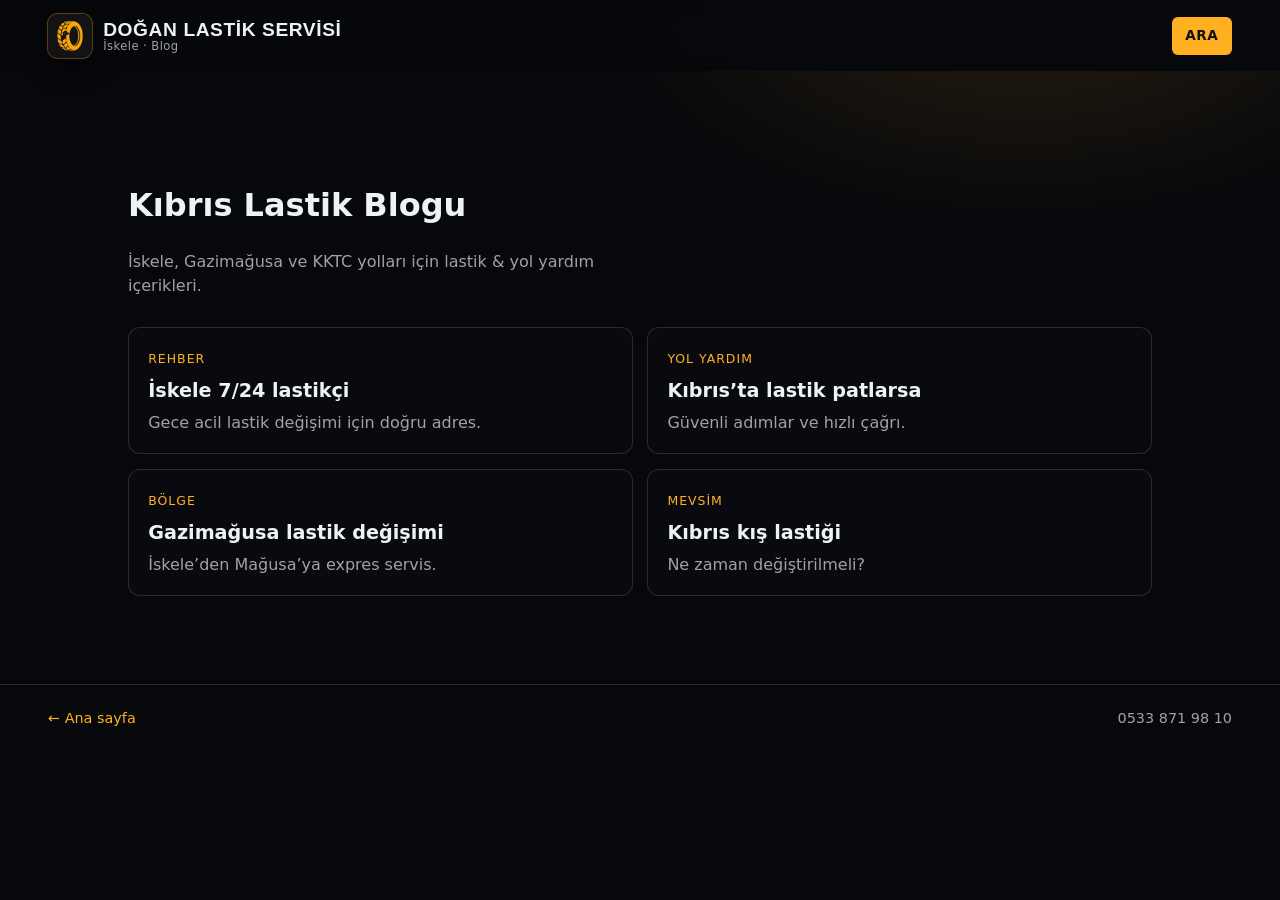
==== blog/index.html @ 1c29d2a6 "Kıbrıs SEO: schema, sitemap, blog ve yerel içerik LocalBusiness/FAQ şeması, robots/sitemap, İskele-G" ====
<!DOCTYPE html>
<html lang="tr">
<head>
  <meta charset="UTF-8" />
  <meta name="viewport" content="width=device-width, initial-scale=1.0" />
  <title>Kıbrıs Lastik Blogu | Doğan Lastik Servisi İskele</title>
  <meta name="description" content="İskele ve Kıbrıs için 7/24 lastikçi, yol yardım ve lastik bakım rehberleri. Doğan Lastik Servisi blogu." />
  <meta name="robots" content="index, follow" />
  <link rel="canonical" href="https://www.doganlastikservisi.com/blog/" />
  <link rel="stylesheet" href="/styles.css?v=seo1" />
</head>
<body class="page-inner">
  <header class="site-header">
    <a class="brand-lockup" href="/">
      <img src="/assets/logo-dogan.png" alt="Doğan Lastik Servisi logosu" class="brand-mark" width="48" height="48" />
      <span class="brand-text"><strong>Doğan Lastik Servisi</strong><small>İskele · Blog</small></span>
    </a>
    <a class="header-cta" href="tel:+905338719810">Ara</a>
  </header>
  <main class="section">
    <div class="section-head">
      <h1>Kıbrıs Lastik Blogu</h1>
      <p>İskele, Gazimağusa ve KKTC yolları için lastik &amp; yol yardım içerikleri.</p>
    </div>
    <div class="blog-grid">
      <a class="blog-card" href="/blog/iskele-7-24-lastikci.html"><span>Rehber</span><h2>İskele 7/24 lastikçi</h2><p>Gece acil lastik değişimi için doğru adres.</p></a>
      <a class="blog-card" href="/blog/kibris-yol-yardim.html"><span>Yol yardım</span><h2>Kıbrıs’ta lastik patlarsa</h2><p>Güvenli adımlar ve hızlı çağrı.</p></a>
      <a class="blog-card" href="/blog/gazimagusa-lastik-degisimi.html"><span>Bölge</span><h2>Gazimağusa lastik değişimi</h2><p>İskele’den Mağusa’ya expres servis.</p></a>
      <a class="blog-card" href="/blog/kis-lastigi-kibris.html"><span>Mevsim</span><h2>Kıbrıs kış lastiği</h2><p>Ne zaman değiştirilmeli?</p></a>
    </div>
  </main>
  <footer class="site-footer"><p><a href="/">← Ana sayfa</a></p><p>0533 871 98 10</p></footer>
</body>
</html>
---- styles.css ----
:root {
  --bg: #07080c;
  --ink: #eef2f7;
  --muted: rgba(238, 242, 247, 0.66);
  --line: rgba(238, 242, 247, 0.14);
  --accent: #ffb020;
  --accent-2: #ffd36a;
  --panel: rgba(12, 14, 20, 0.72);
  --font-display: "Big Shoulders Display", Impact, sans-serif;
  --font-body: "Outfit", system-ui, sans-serif;
  --pad: clamp(1.1rem, 4vw, 3rem);
  --max: 1120px;
}

*,
*::before,
*::after {
  box-sizing: border-box;
}

html {
  scroll-behavior: smooth;
}

body {
  margin: 0;
  min-height: 100vh;
  color: var(--ink);
  background: #07080c;
  font-family: var(--font-body);
  line-height: 1.5;
  overflow-x: hidden;
}

img {
  display: block;
  max-width: 100%;
}

a {
  color: inherit;
  text-decoration: none;
}

button,
select {
  font: inherit;
}

.noise {
  pointer-events: none;
  position: fixed;
  inset: 0;
  z-index: 60;
  opacity: 0.04;
  background-image: url("data:image/svg+xml,%3Csvg viewBox='0 0 200 200' xmlns='http://www.w3.org/2000/svg'%3E%3Cfilter id='n'%3E%3CfeTurbulence type='fractalNoise' baseFrequency='0.85' numOctaves='3' stitchTiles='stitch'/%3E%3C/filter%3E%3Crect width='100%25' height='100%25' filter='url(%23n)'/%3E%3C/svg%3E");
}

#tire-canvas {
  position: fixed;
  inset: 0;
  width: 100%;
  height: 100%;
  z-index: 0;
  display: block;
}

.scene-veil {
  position: fixed;
  inset: 0;
  z-index: 1;
  pointer-events: none;
  background:
    radial-gradient(900px 520px at 78% 22%, rgba(255, 176, 32, 0.22), transparent 58%),
    radial-gradient(780px 520px at 18% 70%, rgba(90, 140, 220, 0.2), transparent 55%),
    linear-gradient(180deg, rgba(5, 8, 16, 0.45) 0%, rgba(5, 8, 16, 0.18) 38%, rgba(5, 8, 16, 0.78) 100%);
}

.site-header,
main,
.site-footer {
  position: relative;
  z-index: 2;
}

.site-header {
  position: fixed;
  top: 0;
  left: 0;
  right: 0;
  z-index: 40;
  display: flex;
  align-items: center;
  justify-content: space-between;
  gap: 0.85rem;
  padding: 0.85rem var(--pad);
  background: linear-gradient(180deg, rgba(7, 8, 12, 0.9), rgba(7, 8, 12, 0));
  backdrop-filter: blur(8px);
}

.brand-lockup {
  display: flex;
  align-items: center;
  gap: 0.7rem;
  min-width: 0;
}

.brand-mark {
  width: 44px;
  height: 44px;
  border-radius: 10px;
  object-fit: cover;
  box-shadow: 0 0 0 1px rgba(255, 176, 32, 0.35), 0 8px 24px rgba(0, 0, 0, 0.35);
}

.brand-text {
  display: flex;
  flex-direction: column;
  min-width: 0;
  line-height: 1.1;
}

.brand-text strong {
  font-family: var(--font-display);
  font-size: clamp(0.95rem, 2.8vw, 1.2rem);
  font-weight: 800;
  letter-spacing: 0.03em;
  text-transform: uppercase;
  white-space: nowrap;
  overflow: hidden;
  text-overflow: ellipsis;
  max-width: 46vw;
}

.brand-text small {
  color: var(--muted);
  font-size: 0.72rem;
  letter-spacing: 0.04em;
}

.nav {
  display: none;
  gap: 1.35rem;
  color: var(--muted);
  font-size: 0.92rem;
  font-weight: 500;
}

.nav a:hover {
  color: var(--ink);
}

.header-actions {
  display: flex;
  align-items: center;
  gap: 0.45rem;
  flex-shrink: 0;
}

.header-cta,
.header-wa {
  padding: 0.55rem 0.85rem;
  border-radius: 6px;
  font-size: 0.85rem;
  font-weight: 700;
  letter-spacing: 0.04em;
  text-transform: uppercase;
}

.header-cta {
  background: var(--accent);
  color: #111;
}

.header-wa {
  background: #1f8f4e;
  color: #fff;
}

.hero {
  min-height: 100svh;
  display: grid;
  align-content: end;
  gap: 1.5rem;
  width: min(100%, var(--max));
  margin: 0 auto;
  padding: clamp(6rem, 14vh, 7.5rem) var(--pad) 2.5rem;
}

.eyebrow {
  margin: 0 0 0.7rem;
  color: var(--accent);
  font-family: var(--font-display);
  font-size: 1rem;
  letter-spacing: 0.14em;
  text-transform: uppercase;
}

.hero h1 {
  margin: 0;
  font-family: var(--font-display);
  font-weight: 900;
  font-size: clamp(2.6rem, 9vw, 5.2rem);
  line-height: 0.92;
  letter-spacing: 0.01em;
  text-transform: uppercase;
  text-shadow: 0 10px 40px rgba(0, 0, 0, 0.45);
}

.lede {
  margin: 1rem 0 0;
  max-width: 36ch;
  color: var(--muted);
  font-size: clamp(1rem, 2.2vw, 1.12rem);
}

.eta-panel {
  width: min(100%, 34rem);
  padding: 1.15rem;
  border: 1px solid var(--line);
  border-radius: 14px;
  background: var(--panel);
  backdrop-filter: blur(14px);
  box-shadow: 0 20px 60px rgba(0, 0, 0, 0.35);
}

.eta-label {
  display: block;
  margin-bottom: 0.55rem;
  font-family: var(--font-display);
  font-size: 1.15rem;
  letter-spacing: 0.08em;
  text-transform: uppercase;
}

.eta-controls {
  display: grid;
  gap: 0.65rem;
}

#region {
  width: 100%;
  min-height: 3rem;
  padding: 0.7rem 0.9rem;
  border-radius: 8px;
  border: 1px solid var(--line);
  background: rgba(255, 255, 255, 0.04);
  color: var(--ink);
  outline: none;
}

#region:focus {
  border-color: rgba(255, 176, 32, 0.7);
}

#region option {
  color: #111;
}

.eta-result {
  margin-top: 1rem;
  padding-top: 1rem;
  border-top: 1px solid var(--line);
}

.eta-time {
  display: flex;
  flex-wrap: wrap;
  align-items: baseline;
  gap: 0.35rem 0.55rem;
}

.eta-kicker {
  width: 100%;
  color: var(--muted);
  font-size: 0.85rem;
}

#eta-minutes {
  font-family: var(--font-display);
  font-size: clamp(3rem, 10vw, 4.4rem);
  line-height: 0.9;
  color: var(--accent);
}

.eta-unit {
  font-family: var(--font-display);
  font-size: 1.3rem;
  letter-spacing: 0.06em;
  text-transform: uppercase;
}

.eta-msg {
  margin: 0.55rem 0 0;
  color: var(--ink);
  font-size: 1.05rem;
  font-weight: 500;
}

.eta-meta {
  display: flex;
  flex-wrap: wrap;
  gap: 0.75rem 1.25rem;
  margin-top: 0.7rem;
  color: var(--muted);
  font-size: 0.92rem;
}

.eta-hint {
  margin: 0.85rem 0 0;
  color: var(--muted);
  font-size: 0.82rem;
}

.cta-row {
  display: flex;
  flex-wrap: wrap;
  gap: 0.65rem;
  margin-top: 1rem;
}

.btn {
  display: inline-flex;
  align-items: center;
  justify-content: center;
  min-height: 3rem;
  padding: 0.7rem 1.15rem;
  border: 0;
  border-radius: 8px;
  cursor: pointer;
  font-weight: 650;
  letter-spacing: 0.01em;
  transition: transform 0.2s ease, background 0.2s ease, border-color 0.2s ease;
}

.btn:hover {
  transform: translateY(-2px);
}

.btn-primary {
  background: var(--accent);
  color: #111;
}

.btn-primary:hover {
  background: var(--accent-2);
}

.btn-ghost {
  border: 1px solid var(--line);
  background: rgba(255, 255, 255, 0.04);
  color: var(--ink);
}

.btn-ghost:hover {
  border-color: rgba(255, 176, 32, 0.55);
}

.btn-wa {
  background: #1f8f4e;
  color: #fff;
}

.btn-wa:hover {
  background: #27a85c;
}

.phone-grid {
  display: grid;
  gap: 0.75rem;
  margin-top: 1.25rem;
  max-width: 34rem;
}

.phone-card {
  display: flex;
  flex-direction: column;
  gap: 0.2rem;
  padding: 1rem 1.1rem;
  border: 1px solid var(--line);
  border-radius: 10px;
  background: rgba(12, 14, 20, 0.55);
  transition: border-color 0.2s ease, transform 0.2s ease;
}

.phone-card:hover {
  border-color: rgba(255, 176, 32, 0.55);
  transform: translateY(-2px);
}

.phone-card span {
  color: var(--muted);
  font-size: 0.82rem;
  letter-spacing: 0.06em;
  text-transform: uppercase;
}

.phone-card strong {
  font-family: var(--font-display);
  font-size: clamp(1.6rem, 4vw, 2.1rem);
  letter-spacing: 0.03em;
  color: var(--accent);
}

.wa-float {
  position: fixed;
  right: 1rem;
  bottom: 1rem;
  z-index: 45;
  display: inline-flex;
  align-items: center;
  gap: 0.45rem;
  padding: 0.85rem 1rem;
  border-radius: 12px;
  background: #1f8f4e;
  color: #fff;
  font-weight: 700;
  box-shadow: 0 12px 30px rgba(0, 0, 0, 0.35);
  animation: wa-pulse 2.8s ease-in-out infinite;
}

.wa-float span {
  font-size: 0.92rem;
}

@keyframes wa-pulse {
  0%,
  100% {
    transform: translateY(0);
  }
  50% {
    transform: translateY(-3px);
  }
}

.section {
  width: min(100%, var(--max));
  margin: 0 auto;
  padding: clamp(3.5rem, 8vw, 5.5rem) var(--pad);
}

.section-head {
  max-width: 34rem;
  margin-bottom: 1.8rem;
}

.section-head h2,
.contact h2 {
  margin: 0;
  font-family: var(--font-display);
  font-weight: 800;
  font-size: clamp(2.1rem, 5vw, 3.2rem);
  line-height: 0.95;
  letter-spacing: 0.02em;
  text-transform: uppercase;
}

.section-head p,
.contact-lede {
  margin: 0.7rem 0 0;
  color: var(--muted);
}

.service-list {
  list-style: none;
  margin: 0;
  padding: 0;
  border-top: 1px solid var(--line);
  background: rgba(7, 8, 12, 0.35);
  backdrop-filter: blur(6px);
}

.service-item,
.why-grid article {
  opacity: 0;
  transform: translateY(14px);
  transition: opacity 0.65s ease, transform 0.65s ease;
  transition-delay: calc(var(--i, 0) * 60ms);
}

.service-item.is-in,
.why-grid article.is-in {
  opacity: 1;
  transform: none;
}

.service-item {
  display: grid;
  grid-template-columns: 4rem 1fr;
  gap: 0.9rem;
  padding: 1.2rem 0;
  border-bottom: 1px solid var(--line);
}

.service-num {
  font-family: var(--font-display);
  color: var(--accent);
  font-size: 1.25rem;
  letter-spacing: 0.05em;
}

.service-item h3 {
  margin: 0;
  font-size: 1.15rem;
}

.service-item p {
  margin: 0.3rem 0 0;
  color: var(--muted);
}

.map-frame {
  overflow: hidden;
  border-radius: 14px;
  border: 1px solid var(--line);
  box-shadow: 0 18px 50px rgba(0, 0, 0, 0.35);
  aspect-ratio: 16 / 10;
  background: #111;
}

.map-frame iframe {
  width: 100%;
  height: 100%;
  border: 0;
  filter: grayscale(0.25) contrast(1.05);
}

.brand-mini {
  margin: 0 0 0.6rem;
  color: var(--accent);
  font-family: var(--font-display);
  letter-spacing: 0.08em;
  text-transform: uppercase;
}

.site-footer {
  display: flex;
  flex-wrap: wrap;
  justify-content: space-between;
  gap: 0.5rem 1rem;
  padding: 1.4rem var(--pad) 2rem;
  border-top: 1px solid var(--line);
  color: var(--muted);
  font-size: 0.9rem;
}

.site-footer p {
  margin: 0;
}

.site-footer a {
  color: var(--accent);
}

.seo-tags {
  list-style: none;
  margin: 0;
  padding: 0;
  display: flex;
  flex-wrap: wrap;
  gap: 0.55rem;
}

.seo-tags li {
  padding: 0.45rem 0.75rem;
  border: 1px solid var(--line);
  border-radius: 6px;
  background: rgba(12, 14, 20, 0.45);
  font-size: 0.92rem;
  color: var(--muted);
}

.blog-grid {
  display: grid;
  gap: 0.9rem;
}

.blog-card {
  display: block;
  padding: 1.15rem 1.2rem;
  border: 1px solid var(--line);
  border-radius: 12px;
  background: rgba(12, 14, 20, 0.55);
  transition: border-color 0.2s ease, transform 0.2s ease;
}

.blog-card:hover {
  border-color: rgba(255, 176, 32, 0.5);
  transform: translateY(-2px);
}

.blog-card span {
  color: var(--accent);
  font-size: 0.78rem;
  letter-spacing: 0.08em;
  text-transform: uppercase;
}

.blog-card h2,
.blog-card h3 {
  margin: 0.4rem 0 0.35rem;
  font-size: 1.2rem;
}

.blog-card p {
  margin: 0;
  color: var(--muted);
}

.blog-more {
  margin: 1.2rem 0 0;
}

.blog-more a {
  color: var(--accent);
  font-weight: 600;
}

.faq-list {
  display: grid;
  gap: 0.65rem;
  max-width: 40rem;
}

.faq-item {
  border: 1px solid var(--line);
  border-radius: 10px;
  padding: 0.85rem 1rem;
  background: rgba(12, 14, 20, 0.45);
}

.faq-item summary {
  cursor: pointer;
  font-weight: 600;
}

.faq-item p {
  margin: 0.65rem 0 0;
  color: var(--muted);
}

.map-link {
  margin: 0.9rem 0 0;
}

.map-link a {
  color: var(--accent);
  font-weight: 600;
}

.page-inner {
  background:
    radial-gradient(800px 420px at 80% 0%, rgba(255, 176, 32, 0.12), transparent 55%),
    #07080c;
}

.page-inner .site-header {
  position: sticky;
  background: rgba(7, 8, 12, 0.92);
}

.article {
  max-width: 720px;
}

.article h1 {
  margin: 0 0 1rem;
  font-family: var(--font-display);
  font-size: clamp(2rem, 5vw, 3rem);
  line-height: 0.98;
  text-transform: uppercase;
}

.article h2 {
  margin: 1.6rem 0 0.55rem;
  font-size: 1.25rem;
}

.article p,
.article li {
  color: rgba(238, 242, 247, 0.84);
}

.article a:not(.btn) {
  color: var(--accent);
}


.reveal {
  opacity: 0;
  transform: translateY(16px);
  animation: rise 0.85s cubic-bezier(0.22, 1, 0.36, 1) forwards;
  animation-delay: var(--d, 0s);
}

@keyframes rise {
  to {
    opacity: 1;
    transform: none;
  }
}

@media (min-width: 760px) {
  .nav {
    display: flex;
  }

  .brand-text strong {
    max-width: none;
  }

  .hero {
    grid-template-columns: 1.1fr 0.9fr;
    align-items: end;
    gap: 2rem;
    padding-bottom: 3.5rem;
  }

  .eta-controls {
    grid-template-columns: 1fr auto;
  }

  .service-item {
    grid-template-columns: 5rem 1fr;
  }

  .phone-grid {
    grid-template-columns: 1fr 1fr;
  }

  .blog-grid {
    grid-template-columns: 1fr 1fr;
  }
}

@media (prefers-reduced-motion: reduce) {
  .reveal,
  .service-item,
  .why-grid article {
    opacity: 1;
    transform: none;
    animation: none;
    transition: none;
  }
}
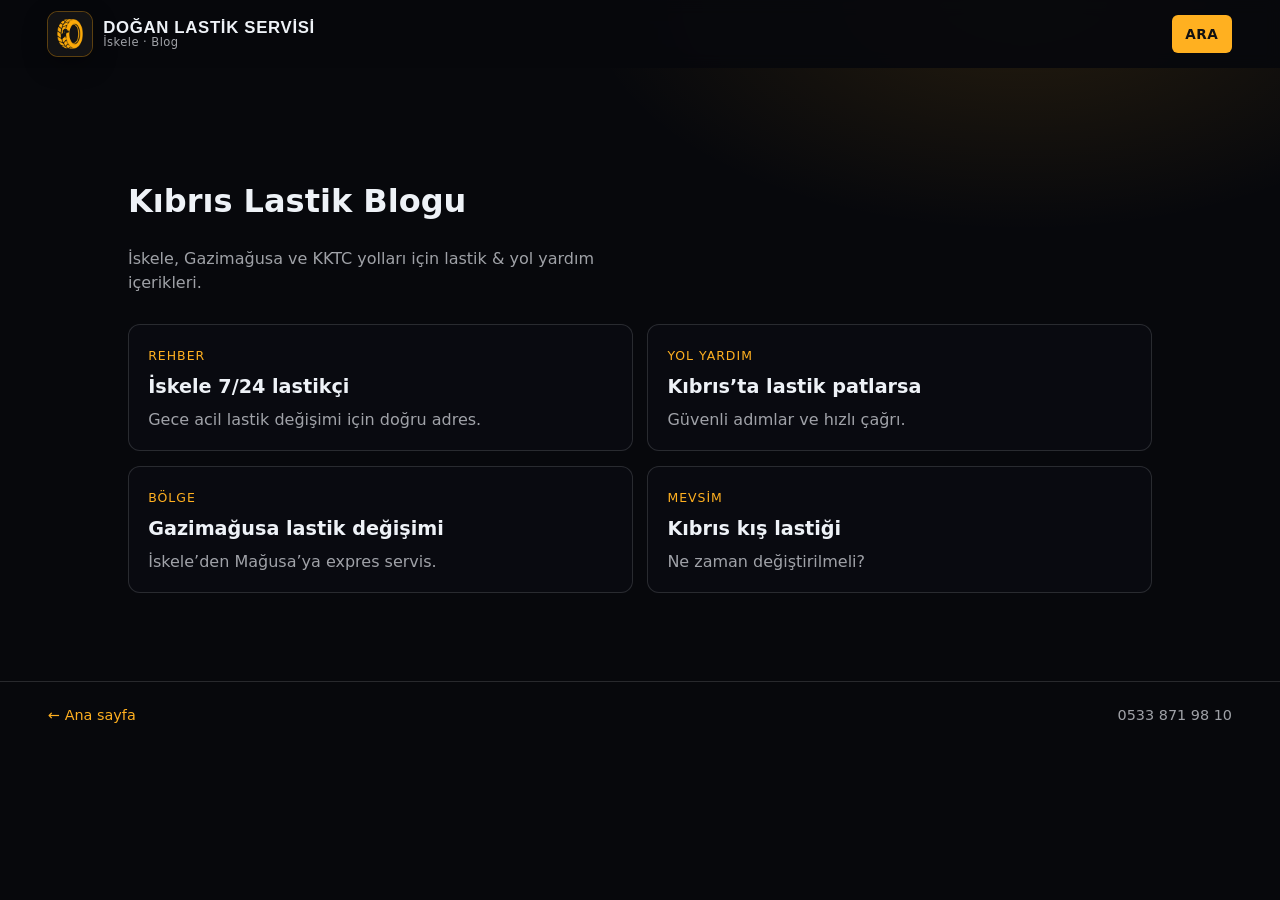
==== commit b740843b: "Ana domaini apex’e al: doganlastikservisi.com www Atak A kaydı çakışıyor; SEO ve site erişimi için a" ====
--- a/blog/index.html
+++ b/blog/index.html
@@ -6,7 +6,7 @@
   <title>Kıbrıs Lastik Blogu | Doğan Lastik Servisi İskele</title>
   <meta name="description" content="İskele ve Kıbrıs için 7/24 lastikçi, yol yardım ve lastik bakım rehberleri. Doğan Lastik Servisi blogu." />
   <meta name="robots" content="index, follow" />
-  <link rel="canonical" href="https://www.doganlastikservisi.com/blog/" />
+  <link rel="canonical" href="https://doganlastikservisi.com/blog/" />
   <link rel="stylesheet" href="/styles.css?v=seo1" />
 </head>
 <body class="page-inner">
--- a/styles.css
+++ b/styles.css
@@ -30,6 +30,7 @@
   font-family: var(--font-body);
   line-height: 1.5;
   overflow-x: hidden;
+  color-scheme: dark;
 }
 
 img {
@@ -56,6 +57,17 @@
   background-image: url("data:image/svg+xml,%3Csvg viewBox='0 0 200 200' xmlns='http://www.w3.org/2000/svg'%3E%3Cfilter id='n'%3E%3CfeTurbulence type='fractalNoise' baseFrequency='0.85' numOctaves='3' stitchTiles='stitch'/%3E%3C/filter%3E%3Crect width='100%25' height='100%25' filter='url(%23n)'/%3E%3C/svg%3E");
 }
 
+.site-bg {
+  position: fixed;
+  inset: 0;
+  z-index: 0;
+  pointer-events: none;
+  background:
+    radial-gradient(900px 520px at 78% 8%, rgba(255, 176, 32, 0.12), transparent 58%),
+    radial-gradient(700px 480px at 8% 70%, rgba(40, 70, 120, 0.12), transparent 55%),
+    linear-gradient(180deg, #0a0c12 0%, #07080c 45%, #050608 100%);
+}
+
 #tire-canvas {
   position: fixed;
   inset: 0;
@@ -63,17 +75,8 @@
   height: 100%;
   z-index: 0;
   display: block;
-}
-
-.scene-veil {
-  position: fixed;
-  inset: 0;
-  z-index: 1;
   pointer-events: none;
-  background:
-    radial-gradient(900px 520px at 78% 22%, rgba(255, 176, 32, 0.22), transparent 58%),
-    radial-gradient(780px 520px at 18% 70%, rgba(90, 140, 220, 0.2), transparent 55%),
-    linear-gradient(180deg, rgba(5, 8, 16, 0.45) 0%, rgba(5, 8, 16, 0.18) 38%, rgba(5, 8, 16, 0.78) 100%);
+  opacity: 0.85;
 }
 
 .site-header,
@@ -93,9 +96,114 @@
   align-items: center;
   justify-content: space-between;
   gap: 0.85rem;
-  padding: 0.85rem var(--pad);
-  background: linear-gradient(180deg, rgba(7, 8, 12, 0.9), rgba(7, 8, 12, 0));
+  padding: 0.75rem var(--pad);
+  background: linear-gradient(180deg, rgba(7, 8, 12, 0.92), rgba(7, 8, 12, 0));
   backdrop-filter: blur(8px);
+}
+
+.header-left {
+  display: flex;
+  align-items: center;
+  gap: 0.55rem;
+  min-width: 0;
+}
+
+.menu-btn {
+  display: inline-flex;
+  flex-direction: column;
+  justify-content: center;
+  gap: 5px;
+  width: 2.55rem;
+  height: 2.55rem;
+  padding: 0.55rem;
+  border-radius: 10px;
+  border: 1px solid rgba(255, 176, 32, 0.35);
+  background: rgba(10, 12, 18, 0.85);
+  cursor: pointer;
+  flex-shrink: 0;
+}
+
+.menu-btn span {
+  display: block;
+  height: 2px;
+  width: 100%;
+  background: var(--accent);
+  border-radius: 2px;
+}
+
+.menu-backdrop {
+  position: fixed;
+  inset: 0;
+  z-index: 45;
+  background: rgba(0, 0, 0, 0.55);
+}
+
+.side-menu {
+  position: fixed;
+  top: 0;
+  left: 0;
+  z-index: 50;
+  width: min(86vw, 20rem);
+  height: 100%;
+  padding: 1rem 1rem 1.4rem;
+  background: linear-gradient(180deg, #10131a, #090b10);
+  border-right: 1px solid rgba(255, 176, 32, 0.22);
+  transform: translateX(-105%);
+  transition: transform 0.28s ease;
+  display: flex;
+  flex-direction: column;
+  gap: 1rem;
+}
+
+body.menu-open .side-menu {
+  transform: translateX(0);
+}
+
+body.menu-open {
+  overflow: hidden;
+}
+
+.side-menu-head {
+  display: flex;
+  align-items: center;
+  justify-content: space-between;
+  font-family: var(--font-display);
+  letter-spacing: 0.08em;
+  text-transform: uppercase;
+}
+
+.menu-close {
+  width: 2.2rem;
+  height: 2.2rem;
+  border: 0;
+  border-radius: 8px;
+  background: rgba(255, 255, 255, 0.06);
+  color: var(--ink);
+  font-size: 1.4rem;
+  cursor: pointer;
+}
+
+.side-nav {
+  display: grid;
+  gap: 0.2rem;
+}
+
+.side-nav a {
+  padding: 0.75rem 0.65rem;
+  border-radius: 8px;
+  color: var(--ink);
+  font-weight: 550;
+}
+
+.side-nav a:hover {
+  background: rgba(255, 176, 32, 0.1);
+  color: var(--accent-2);
+}
+
+.side-menu-cta {
+  margin-top: auto;
+  display: grid;
+  gap: 0.55rem;
 }
 
 .brand-lockup {
@@ -122,14 +230,13 @@
 
 .brand-text strong {
   font-family: var(--font-display);
-  font-size: clamp(0.95rem, 2.8vw, 1.2rem);
-  font-weight: 800;
-  letter-spacing: 0.03em;
-  text-transform: uppercase;
-  white-space: nowrap;
-  overflow: hidden;
-  text-overflow: ellipsis;
-  max-width: 46vw;
+  font-size: clamp(0.78rem, 2.2vw, 1.05rem);
+  font-weight: 900;
+  letter-spacing: 0.04em;
+  text-transform: uppercase;
+  white-space: normal;
+  line-height: 1.05;
+  max-width: min(58vw, 16rem);
 }
 
 .brand-text small {
@@ -157,8 +264,63 @@
   flex-shrink: 0;
 }
 
+.lang-wrap select {
+  min-height: 2.4rem;
+  padding: 0.35rem 0.45rem;
+  border-radius: 6px;
+  border: 1px solid var(--line);
+  background: rgba(255, 255, 255, 0.06);
+  color: var(--ink);
+}
+
+.loc-box {
+  margin-top: 0.9rem;
+  padding-top: 0.9rem;
+  border-top: 1px solid var(--line);
+}
+
+.loc-help {
+  margin: 0 0 0.55rem;
+  font-weight: 600;
+  color: var(--accent-2);
+}
+
+.loc-actions {
+  display: flex;
+  flex-wrap: wrap;
+  gap: 0.5rem;
+}
+
+.loc-status,
+.map-hint {
+  margin: 0.55rem 0 0;
+  color: var(--muted);
+  font-size: 0.88rem;
+}
+
+.pick-map-wrap {
+  margin-top: 0.7rem;
+}
+
+.pick-map {
+  width: 100%;
+  height: min(42vh, 280px);
+  border-radius: 10px;
+  border: 1px solid var(--line);
+  overflow: hidden;
+  z-index: 1;
+}
+
+html[dir="rtl"] .hero-copy,
+html[dir="rtl"] .eta-panel,
+html[dir="rtl"] .section-head,
+html[dir="rtl"] .contact {
+  text-align: right;
+}
+
 .header-cta,
-.header-wa {
+.header-wa,
+.header-ig {
   padding: 0.55rem 0.85rem;
   border-radius: 6px;
   font-size: 0.85rem;
@@ -172,9 +334,39 @@
   color: #111;
 }
 
+.header-ig {
+  display: inline-flex;
+  align-items: center;
+  justify-content: center;
+  width: 2.55rem;
+  height: 2.55rem;
+  padding: 0;
+  background: linear-gradient(135deg, #f58529, #dd2a7b 55%, #8134af);
+  color: #fff;
+}
+
 .header-wa {
   background: #1f8f4e;
   color: #fff;
+}
+
+.btn-ig {
+  background: linear-gradient(135deg, #f58529, #dd2a7b 55%, #8134af);
+  color: #fff;
+}
+
+.btn-ig:hover {
+  filter: brightness(1.08);
+}
+
+.ig-handle {
+  margin: 0.85rem 0 0;
+  font-size: 0.95rem;
+}
+
+.ig-handle a {
+  color: var(--accent-2);
+  font-weight: 600;
 }
 
 .hero {
@@ -217,11 +409,14 @@
 .eta-panel {
   width: min(100%, 34rem);
   padding: 1.15rem;
-  border: 1px solid var(--line);
-  border-radius: 14px;
-  background: var(--panel);
-  backdrop-filter: blur(14px);
-  box-shadow: 0 20px 60px rgba(0, 0, 0, 0.35);
+  border: 1px solid rgba(255, 176, 32, 0.18);
+  border-radius: 16px;
+  background:
+    linear-gradient(165deg, rgba(18, 20, 28, 0.88), rgba(8, 10, 16, 0.92));
+  backdrop-filter: blur(16px);
+  box-shadow:
+    0 24px 70px rgba(0, 0, 0, 0.45),
+    inset 0 1px 0 rgba(255, 255, 255, 0.04);
 }
 
 .eta-label {
@@ -259,8 +454,14 @@
 
 .eta-result {
   margin-top: 1rem;
-  padding-top: 1rem;
+  padding: 1rem 0.85rem 0.25rem;
   border-top: 1px solid var(--line);
+  border-radius: 10px;
+  background: rgba(255, 176, 32, 0.06);
+}
+
+.eta-result[hidden] {
+  display: none !important;
 }
 
 .eta-time {
@@ -310,6 +511,128 @@
   margin: 0.85rem 0 0;
   color: var(--muted);
   font-size: 0.82rem;
+}
+
+.order-form {
+  margin-top: 1.15rem;
+  padding: 1rem 1rem 1.05rem;
+  border-radius: 12px;
+  border: 1px solid rgba(37, 211, 102, 0.22);
+  background:
+    radial-gradient(120% 80% at 0% 0%, rgba(37, 211, 102, 0.1), transparent 55%),
+    linear-gradient(180deg, rgba(10, 14, 12, 0.95), rgba(7, 9, 12, 0.98));
+  box-shadow: inset 0 1px 0 rgba(255, 255, 255, 0.03);
+}
+
+.order-form .eta-label {
+  margin-bottom: 0.25rem;
+  color: #d8ffe8;
+  font-size: 1.05rem;
+}
+
+.form-note {
+  margin: 0 0 0.9rem;
+  color: rgba(214, 232, 220, 0.72);
+  font-size: 0.84rem;
+  line-height: 1.4;
+}
+
+.form-grid {
+  display: grid;
+  gap: 0.7rem;
+}
+
+.form-grid label {
+  display: grid;
+  gap: 0.28rem;
+}
+
+.form-grid label span {
+  font-size: 0.78rem;
+  color: rgba(214, 232, 220, 0.7);
+  letter-spacing: 0.05em;
+  text-transform: uppercase;
+}
+
+.form-grid input,
+.form-grid select,
+.form-grid textarea {
+  width: 100%;
+  min-height: 2.9rem;
+  padding: 0.7rem 0.85rem;
+  border-radius: 10px;
+  border: 1px solid rgba(255, 255, 255, 0.1);
+  background: #0a0d12 !important;
+  color: #eef2f7 !important;
+  caret-color: var(--accent);
+  outline: none;
+  box-shadow: inset 0 1px 0 rgba(255, 255, 255, 0.03);
+  transition: border-color 0.18s ease, box-shadow 0.18s ease;
+}
+
+.form-grid input::placeholder,
+.form-grid textarea::placeholder {
+  color: rgba(238, 242, 247, 0.38);
+}
+
+.form-grid textarea {
+  min-height: 5.2rem;
+  resize: vertical;
+}
+
+.form-grid input:focus,
+.form-grid select:focus,
+.form-grid textarea:focus {
+  border-color: rgba(37, 211, 102, 0.55);
+  box-shadow: 0 0 0 3px rgba(37, 211, 102, 0.12);
+}
+
+.loc-field #f-loc {
+  border-color: rgba(255, 176, 32, 0.28);
+  background: rgba(255, 176, 32, 0.06) !important;
+  color: rgba(238, 242, 247, 0.55) !important;
+  cursor: default;
+}
+
+.loc-field #f-loc.is-filled {
+  border-color: rgba(255, 176, 32, 0.55);
+  background: rgba(255, 176, 32, 0.12) !important;
+  color: var(--accent-2) !important;
+  font-weight: 650;
+}
+
+.form-grid input:-webkit-autofill,
+.form-grid input:-webkit-autofill:hover,
+.form-grid input:-webkit-autofill:focus,
+.form-grid textarea:-webkit-autofill {
+  -webkit-text-fill-color: #eef2f7;
+  caret-color: var(--accent);
+  box-shadow: 0 0 0 1000px #0a0d12 inset;
+  transition: background-color 9999s ease-in-out 0s;
+}
+
+.form-grid select option {
+  background: #0a0d12;
+  color: #eef2f7;
+}
+
+.form-grid .full {
+  grid-column: 1 / -1;
+}
+
+.btn-wa-lg {
+  width: 100%;
+  margin-top: 0.95rem;
+  min-height: 3.35rem;
+  font-size: 1.02rem;
+  border-radius: 10px;
+  box-shadow: 0 10px 28px rgba(31, 143, 78, 0.28);
+}
+
+.form-status {
+  margin: 0.55rem 0 0;
+  font-size: 0.88rem;
+  color: #9dffc0;
 }
 
 .cta-row {
@@ -402,34 +725,74 @@
   color: var(--accent);
 }
 
-.wa-float {
+.float-stack {
   position: fixed;
   right: 1rem;
   bottom: 1rem;
   z-index: 45;
+  display: flex;
+  align-items: center;
+  gap: 0.65rem;
+}
+
+.ig-float {
   display: inline-flex;
   align-items: center;
-  gap: 0.45rem;
-  padding: 0.85rem 1rem;
-  border-radius: 12px;
-  background: #1f8f4e;
+  justify-content: center;
+  width: 3.25rem;
+  height: 3.25rem;
+  border-radius: 50%;
+  background: linear-gradient(135deg, #f58529, #dd2a7b 50%, #8134af 85%);
   color: #fff;
+  box-shadow: 0 10px 28px rgba(221, 42, 123, 0.35);
+  transition: transform 0.2s ease, filter 0.2s ease;
+}
+
+.ig-float:hover {
+  transform: translateY(-2px) scale(1.04);
+  filter: brightness(1.06);
+}
+
+.wa-float {
+  display: inline-flex;
+  align-items: center;
+  gap: 0.5rem;
+  min-height: 3.25rem;
+  padding: 0.7rem 1.05rem;
+  border-radius: 999px;
+  background: #25d366;
+  color: #0b1a10;
   font-weight: 700;
-  box-shadow: 0 12px 30px rgba(0, 0, 0, 0.35);
-  animation: wa-pulse 2.8s ease-in-out infinite;
-}
-
-.wa-float span {
-  font-size: 0.92rem;
-}
-
-@keyframes wa-pulse {
-  0%,
-  100% {
-    transform: translateY(0);
+  font-size: 0.95rem;
+  box-shadow: 0 10px 28px rgba(0, 0, 0, 0.35);
+  transition: transform 0.2s ease, filter 0.2s ease;
+}
+
+.wa-float:hover {
+  transform: translateY(-2px);
+  filter: brightness(1.05);
+}
+
+.seo-domain {
+  color: var(--accent-2);
+  font-weight: 650;
+}
+
+@media (max-width: 520px) {
+  .header-wa {
+    display: none;
   }
-  50% {
-    transform: translateY(-3px);
+
+  .wa-float span {
+    display: none;
+  }
+
+  .wa-float {
+    width: 3.25rem;
+    height: 3.25rem;
+    padding: 0;
+    justify-content: center;
+    border-radius: 50%;
   }
 }
 
@@ -471,7 +834,7 @@
 }
 
 .service-item,
-.why-grid article {
+.why-card {
   opacity: 0;
   transform: translateY(14px);
   transition: opacity 0.65s ease, transform 0.65s ease;
@@ -479,7 +842,7 @@
 }
 
 .service-item.is-in,
-.why-grid article.is-in {
+.why-card.is-in {
   opacity: 1;
   transform: none;
 }
@@ -552,6 +915,117 @@
   color: var(--accent);
 }
 
+.truck-section .truck-list {
+  list-style: none;
+  margin: 0 0 1.1rem;
+  padding: 0;
+  display: grid;
+  gap: 0.55rem;
+  max-width: 36rem;
+}
+
+.truck-section .truck-list li {
+  padding: 0.85rem 1rem;
+  border-left: 3px solid var(--accent);
+  background: rgba(255, 255, 255, 0.03);
+  color: var(--ink);
+  font-weight: 550;
+}
+
+.brand-logos {
+  list-style: none;
+  margin: 0;
+  padding: 0;
+  display: grid;
+  grid-template-columns: repeat(auto-fit, minmax(140px, 1fr));
+  gap: 0.85rem 1rem;
+  align-items: center;
+}
+
+.brand-logos li {
+  display: flex;
+  align-items: center;
+  justify-content: center;
+  min-height: 4.2rem;
+  padding: 0.5rem;
+  background: transparent;
+}
+
+.brand-logos img {
+  width: min(100%, 180px);
+  height: auto;
+  object-fit: contain;
+  filter: drop-shadow(0 6px 14px rgba(0, 0, 0, 0.35));
+}
+
+.brand-rail {
+  list-style: none;
+  margin: 0;
+  padding: 0;
+  display: flex;
+  flex-wrap: wrap;
+  gap: 0.65rem;
+}
+
+.brand-rail li {
+  padding: 0.7rem 1rem;
+  border: 1px solid var(--line);
+  border-radius: 8px;
+  background: rgba(12, 14, 20, 0.55);
+  font-family: var(--font-display);
+  font-size: 1.15rem;
+  letter-spacing: 0.06em;
+  text-transform: uppercase;
+  color: rgba(238, 242, 247, 0.82);
+}
+
+.brand-rail .brand-featured {
+  color: #111;
+  background: var(--accent);
+  border-color: transparent;
+}
+
+.why-grid {
+  display: grid;
+  gap: 0.85rem;
+}
+
+.why-card {
+  padding: 1.1rem 1.15rem;
+  border: 1px solid var(--line);
+  border-radius: 12px;
+  background: rgba(12, 14, 20, 0.55);
+}
+
+.why-card h3 {
+  margin: 0;
+  font-size: 1.15rem;
+}
+
+.why-card p {
+  margin: 0.4rem 0 0;
+  color: var(--muted);
+}
+
+.contact-address {
+  margin: 0.75rem 0 0;
+}
+
+.contact-address a {
+  color: var(--accent);
+  font-weight: 600;
+}
+
+.hours {
+  margin: 1rem 0 0;
+  color: var(--muted);
+  font-size: 0.92rem;
+}
+
+.footer-rich {
+  gap: 1.25rem 2rem;
+}
+
 .seo-tags {
   list-style: none;
   margin: 0;
@@ -731,12 +1205,16 @@
   .blog-grid {
     grid-template-columns: 1fr 1fr;
   }
+
+  .why-grid {
+    grid-template-columns: repeat(3, 1fr);
+  }
 }
 
 @media (prefers-reduced-motion: reduce) {
   .reveal,
   .service-item,
-  .why-grid article {
+  .why-card {
     opacity: 1;
     transform: none;
     animation: none;
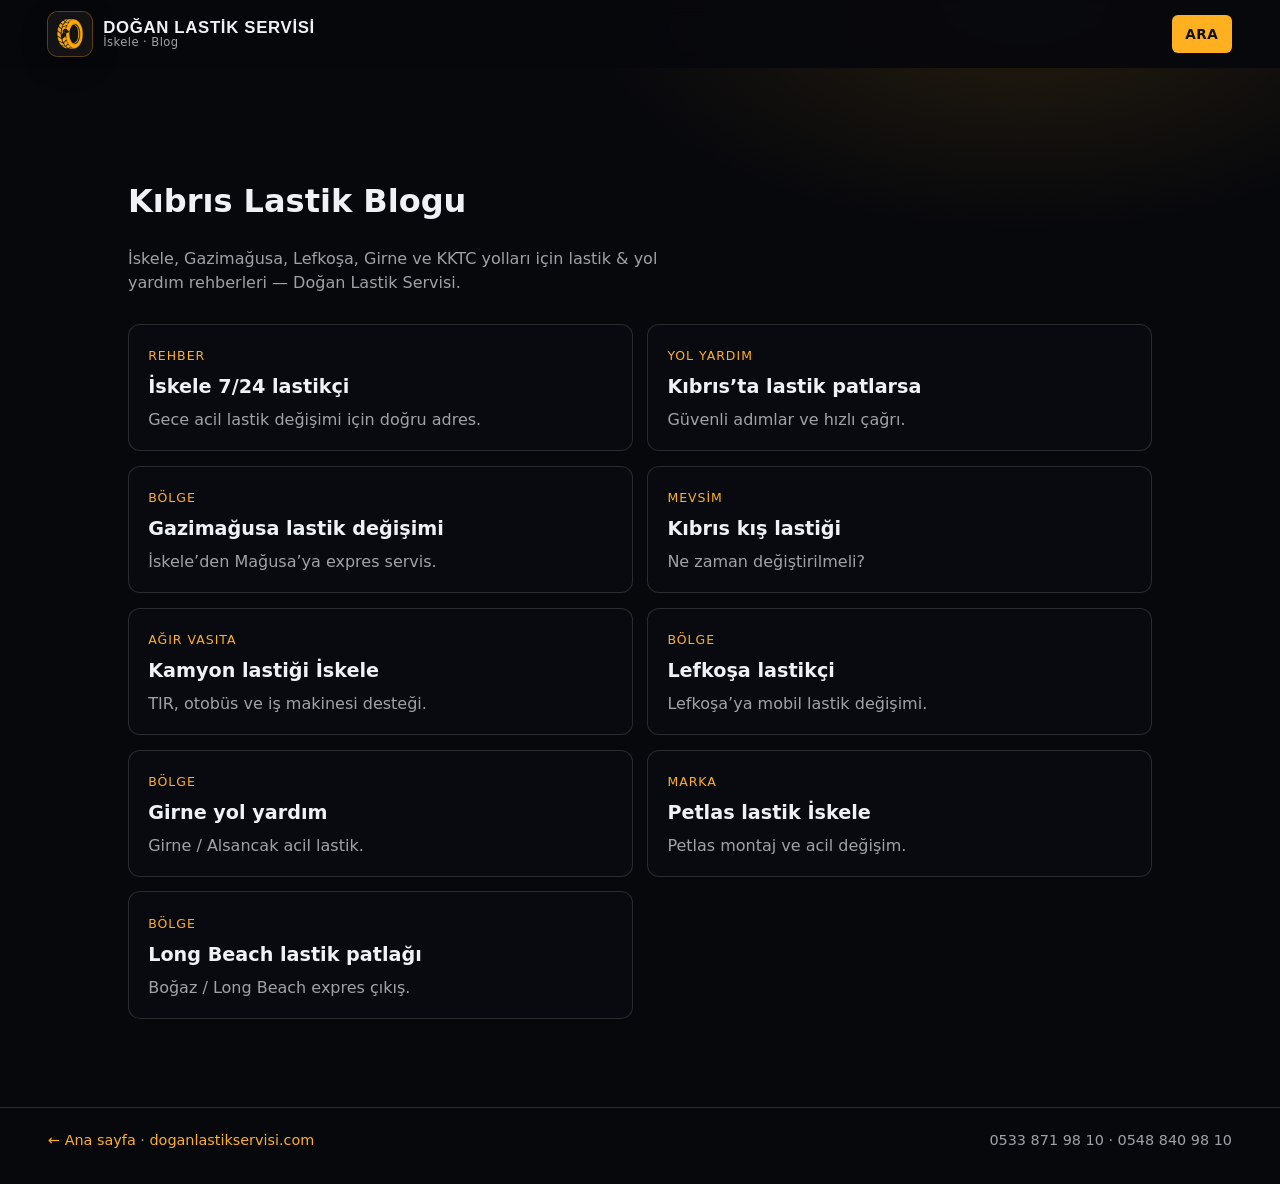
==== commit 6e2459d1: "Blog dolduruldu: 9 SEO yazısı + sitemap Kamyon, Lefkoşa, Girne, Petlas, Long Beach yazıları; mevcut " ====
--- a/blog/index.html
+++ b/blog/index.html
@@ -4,10 +4,12 @@
   <meta charset="UTF-8" />
   <meta name="viewport" content="width=device-width, initial-scale=1.0" />
   <title>Kıbrıs Lastik Blogu | Doğan Lastik Servisi İskele</title>
-  <meta name="description" content="İskele ve Kıbrıs için 7/24 lastikçi, yol yardım ve lastik bakım rehberleri. Doğan Lastik Servisi blogu." />
+  <meta name="description" content="Doğan Lastik Servisi blogu: İskele 7/24 lastikçi, Kıbrıs yol yardım, kamyon lastiği, Gazimağusa, Lefkoşa, Girne rehberleri. doganlastikservisi.com" />
   <meta name="robots" content="index, follow" />
   <link rel="canonical" href="https://doganlastikservisi.com/blog/" />
-  <link rel="stylesheet" href="/styles.css?v=seo1" />
+  <meta property="og:title" content="Kıbrıs Lastik Blogu | Doğan Lastik Servisi" />
+  <meta property="og:url" content="https://doganlastikservisi.com/blog/" />
+  <link rel="stylesheet" href="/styles.css?v=seoig1" />
 </head>
 <body class="page-inner">
   <header class="site-header">
@@ -20,15 +22,23 @@
   <main class="section">
     <div class="section-head">
       <h1>Kıbrıs Lastik Blogu</h1>
-      <p>İskele, Gazimağusa ve KKTC yolları için lastik &amp; yol yardım içerikleri.</p>
+      <p>İskele, Gazimağusa, Lefkoşa, Girne ve KKTC yolları için lastik &amp; yol yardım rehberleri — Doğan Lastik Servisi.</p>
     </div>
     <div class="blog-grid">
       <a class="blog-card" href="/blog/iskele-7-24-lastikci.html"><span>Rehber</span><h2>İskele 7/24 lastikçi</h2><p>Gece acil lastik değişimi için doğru adres.</p></a>
       <a class="blog-card" href="/blog/kibris-yol-yardim.html"><span>Yol yardım</span><h2>Kıbrıs’ta lastik patlarsa</h2><p>Güvenli adımlar ve hızlı çağrı.</p></a>
       <a class="blog-card" href="/blog/gazimagusa-lastik-degisimi.html"><span>Bölge</span><h2>Gazimağusa lastik değişimi</h2><p>İskele’den Mağusa’ya expres servis.</p></a>
       <a class="blog-card" href="/blog/kis-lastigi-kibris.html"><span>Mevsim</span><h2>Kıbrıs kış lastiği</h2><p>Ne zaman değiştirilmeli?</p></a>
+      <a class="blog-card" href="/blog/kamyon-lastigi-iskele.html"><span>Ağır vasıta</span><h2>Kamyon lastiği İskele</h2><p>TIR, otobüs ve iş makinesi desteği.</p></a>
+      <a class="blog-card" href="/blog/lefkosa-lastikci.html"><span>Bölge</span><h2>Lefkoşa lastikçi</h2><p>Lefkoşa’ya mobil lastik değişimi.</p></a>
+      <a class="blog-card" href="/blog/girne-yol-yardim.html"><span>Bölge</span><h2>Girne yol yardım</h2><p>Girne / Alsancak acil lastik.</p></a>
+      <a class="blog-card" href="/blog/petlas-lastik-iskele.html"><span>Marka</span><h2>Petlas lastik İskele</h2><p>Petlas montaj ve acil değişim.</p></a>
+      <a class="blog-card" href="/blog/long-beach-lastik.html"><span>Bölge</span><h2>Long Beach lastik patlağı</h2><p>Boğaz / Long Beach expres çıkış.</p></a>
     </div>
   </main>
-  <footer class="site-footer"><p><a href="/">← Ana sayfa</a></p><p>0533 871 98 10</p></footer>
+  <footer class="site-footer">
+    <p><a href="/">← Ana sayfa</a> · <a href="https://doganlastikservisi.com/">doganlastikservisi.com</a></p>
+    <p>0533 871 98 10 · 0548 840 98 10</p>
+  </footer>
 </body>
 </html>
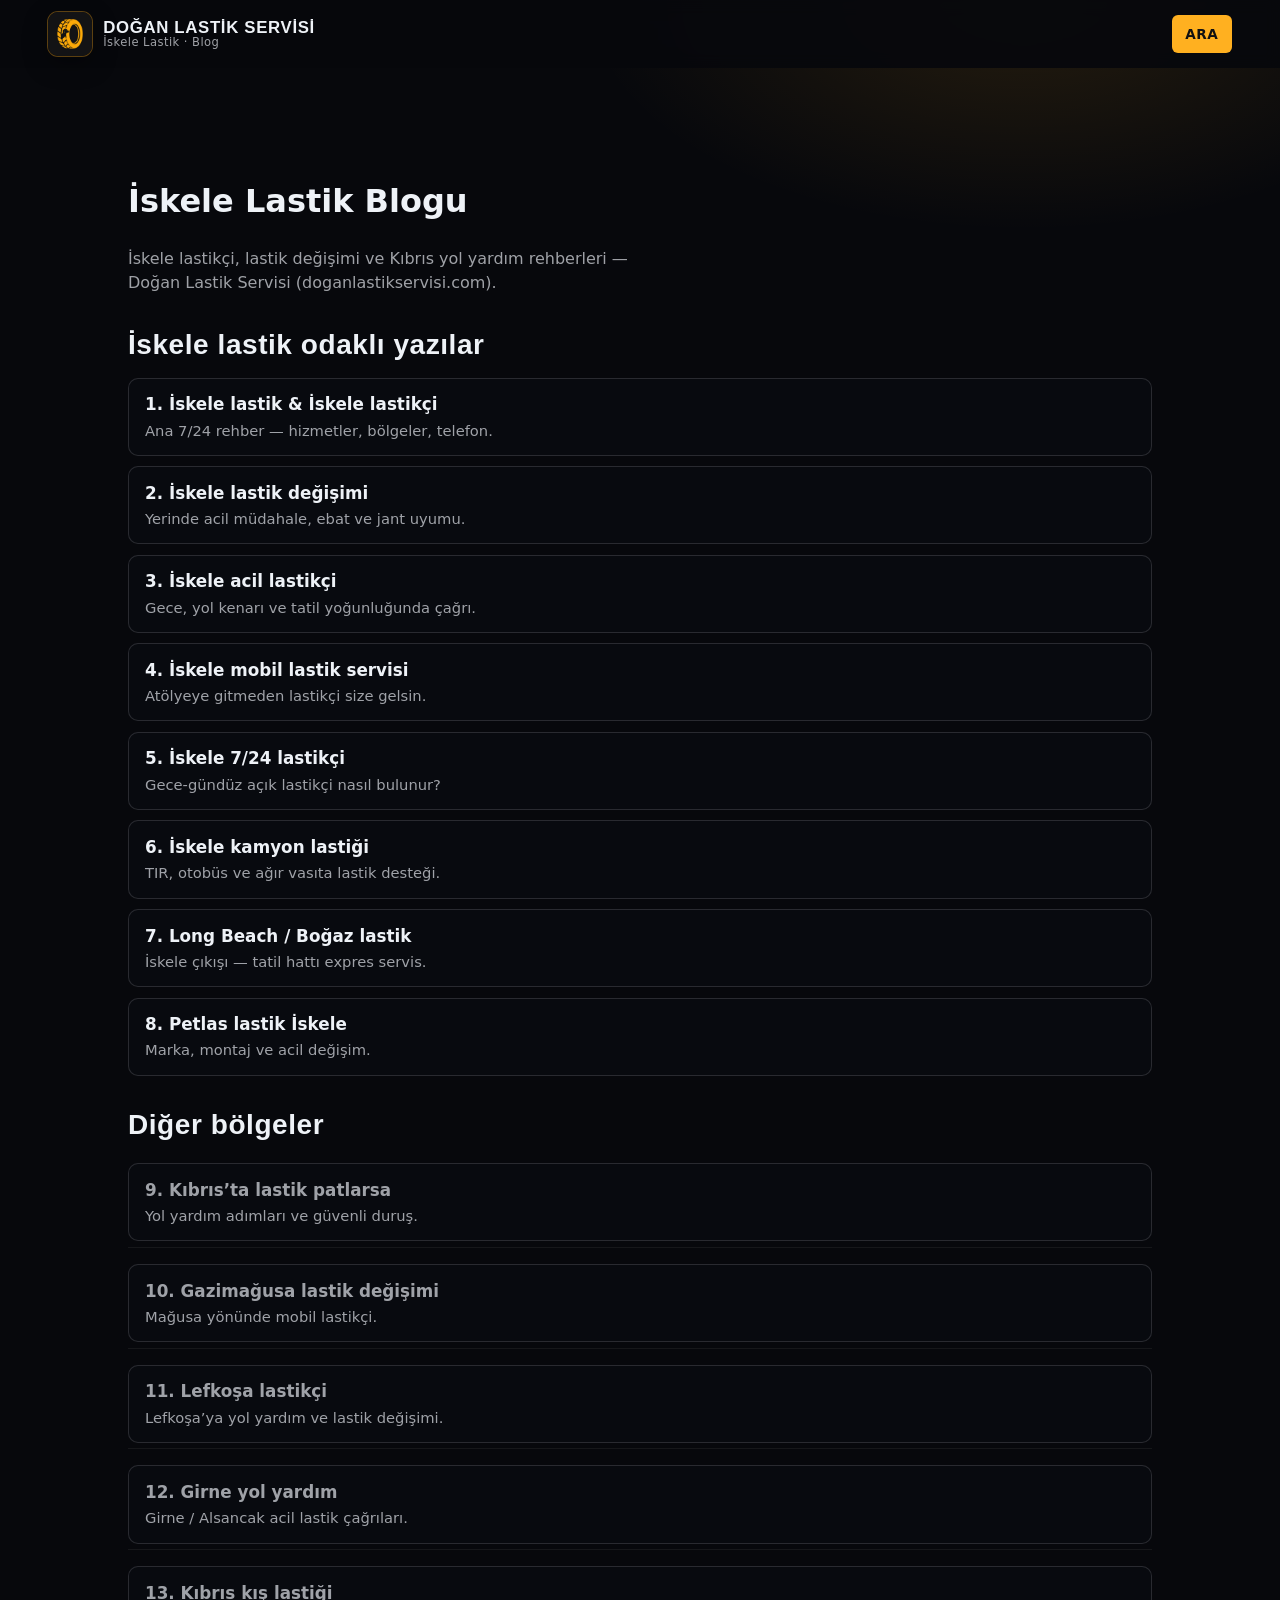
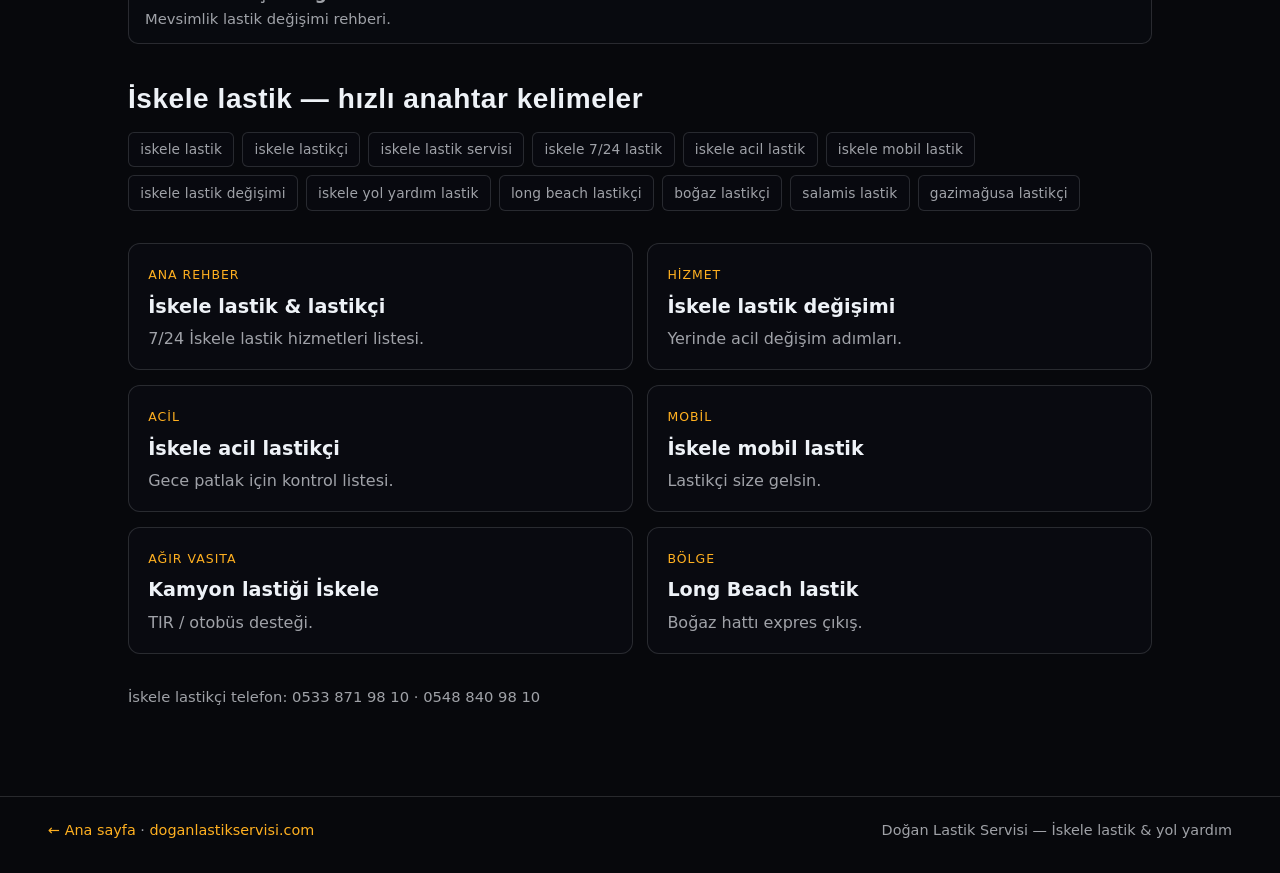
==== commit bad84539: "İskele lastik SEO: blog yazıları, listeler ve ana sayfa doldurma Yeni pillar yazılar (iskele lastik," ====
--- a/blog/index.html
+++ b/blog/index.html
@@ -3,42 +3,145 @@
 <head>
   <meta charset="UTF-8" />
   <meta name="viewport" content="width=device-width, initial-scale=1.0" />
-  <title>Kıbrıs Lastik Blogu | Doğan Lastik Servisi İskele</title>
-  <meta name="description" content="Doğan Lastik Servisi blogu: İskele 7/24 lastikçi, Kıbrıs yol yardım, kamyon lastiği, Gazimağusa, Lefkoşa, Girne rehberleri. doganlastikservisi.com" />
+  <title>İskele Lastik Blogu | İskele Lastikçi Rehberleri | Doğan Lastik</title>
+  <meta name="description" content="İskele lastik ve İskele lastikçi blogu: 7/24 lastik değişimi, yol yardım, kamyon lastiği, Long Beach, Gazimağusa, Lefkoşa, Girne. Doğan Lastik Servisi." />
+  <meta name="keywords" content="İskele lastik, İskele lastikçi, İskele lastik değişimi, Kıbrıs lastikçi blog, Doğan Lastik Servisi" />
   <meta name="robots" content="index, follow" />
   <link rel="canonical" href="https://doganlastikservisi.com/blog/" />
-  <meta property="og:title" content="Kıbrıs Lastik Blogu | Doğan Lastik Servisi" />
+  <meta property="og:title" content="İskele Lastik Blogu | Doğan Lastik Servisi" />
   <meta property="og:url" content="https://doganlastikservisi.com/blog/" />
-  <link rel="stylesheet" href="/styles.css?v=seoig1" />
+  <link rel="stylesheet" href="/styles.css?v=seoisk2" />
 </head>
 <body class="page-inner">
   <header class="site-header">
     <a class="brand-lockup" href="/">
-      <img src="/assets/logo-dogan.png" alt="Doğan Lastik Servisi logosu" class="brand-mark" width="48" height="48" />
-      <span class="brand-text"><strong>Doğan Lastik Servisi</strong><small>İskele · Blog</small></span>
+      <img src="/assets/logo-dogan.png" alt="Doğan Lastik Servisi İskele lastikçi" class="brand-mark" width="48" height="48" />
+      <span class="brand-text"><strong>Doğan Lastik Servisi</strong><small>İskele Lastik · Blog</small></span>
     </a>
     <a class="header-cta" href="tel:+905338719810">Ara</a>
   </header>
   <main class="section">
     <div class="section-head">
-      <h1>Kıbrıs Lastik Blogu</h1>
-      <p>İskele, Gazimağusa, Lefkoşa, Girne ve KKTC yolları için lastik &amp; yol yardım rehberleri — Doğan Lastik Servisi.</p>
+      <h1>İskele Lastik Blogu</h1>
+      <p>İskele lastikçi, lastik değişimi ve Kıbrıs yol yardım rehberleri — Doğan Lastik Servisi (doganlastikservisi.com).</p>
     </div>
-    <div class="blog-grid">
-      <a class="blog-card" href="/blog/iskele-7-24-lastikci.html"><span>Rehber</span><h2>İskele 7/24 lastikçi</h2><p>Gece acil lastik değişimi için doğru adres.</p></a>
-      <a class="blog-card" href="/blog/kibris-yol-yardim.html"><span>Yol yardım</span><h2>Kıbrıs’ta lastik patlarsa</h2><p>Güvenli adımlar ve hızlı çağrı.</p></a>
-      <a class="blog-card" href="/blog/gazimagusa-lastik-degisimi.html"><span>Bölge</span><h2>Gazimağusa lastik değişimi</h2><p>İskele’den Mağusa’ya expres servis.</p></a>
-      <a class="blog-card" href="/blog/kis-lastigi-kibris.html"><span>Mevsim</span><h2>Kıbrıs kış lastiği</h2><p>Ne zaman değiştirilmeli?</p></a>
-      <a class="blog-card" href="/blog/kamyon-lastigi-iskele.html"><span>Ağır vasıta</span><h2>Kamyon lastiği İskele</h2><p>TIR, otobüs ve iş makinesi desteği.</p></a>
-      <a class="blog-card" href="/blog/lefkosa-lastikci.html"><span>Bölge</span><h2>Lefkoşa lastikçi</h2><p>Lefkoşa’ya mobil lastik değişimi.</p></a>
-      <a class="blog-card" href="/blog/girne-yol-yardim.html"><span>Bölge</span><h2>Girne yol yardım</h2><p>Girne / Alsancak acil lastik.</p></a>
-      <a class="blog-card" href="/blog/petlas-lastik-iskele.html"><span>Marka</span><h2>Petlas lastik İskele</h2><p>Petlas montaj ve acil değişim.</p></a>
-      <a class="blog-card" href="/blog/long-beach-lastik.html"><span>Bölge</span><h2>Long Beach lastik patlağı</h2><p>Boğaz / Long Beach expres çıkış.</p></a>
+
+    <h2 class="blog-list-title">İskele lastik odaklı yazılar</h2>
+    <ol class="blog-seo-list">
+      <li>
+        <a href="/blog/iskele-lastik.html">
+          <strong>1. İskele lastik &amp; İskele lastikçi</strong>
+          <span>Ana 7/24 rehber — hizmetler, bölgeler, telefon.</span>
+        </a>
+      </li>
+      <li>
+        <a href="/blog/iskele-lastik-degisimi.html">
+          <strong>2. İskele lastik değişimi</strong>
+          <span>Yerinde acil müdahale, ebat ve jant uyumu.</span>
+        </a>
+      </li>
+      <li>
+        <a href="/blog/iskele-acil-lastik.html">
+          <strong>3. İskele acil lastikçi</strong>
+          <span>Gece, yol kenarı ve tatil yoğunluğunda çağrı.</span>
+        </a>
+      </li>
+      <li>
+        <a href="/blog/iskele-mobil-lastik-servisi.html">
+          <strong>4. İskele mobil lastik servisi</strong>
+          <span>Atölyeye gitmeden lastikçi size gelsin.</span>
+        </a>
+      </li>
+      <li>
+        <a href="/blog/iskele-7-24-lastikci.html">
+          <strong>5. İskele 7/24 lastikçi</strong>
+          <span>Gece-gündüz açık lastikçi nasıl bulunur?</span>
+        </a>
+      </li>
+      <li>
+        <a href="/blog/kamyon-lastigi-iskele.html">
+          <strong>6. İskele kamyon lastiği</strong>
+          <span>TIR, otobüs ve ağır vasıta lastik desteği.</span>
+        </a>
+      </li>
+      <li>
+        <a href="/blog/long-beach-lastik.html">
+          <strong>7. Long Beach / Boğaz lastik</strong>
+          <span>İskele çıkışı — tatil hattı expres servis.</span>
+        </a>
+      </li>
+      <li>
+        <a href="/blog/petlas-lastik-iskele.html">
+          <strong>8. Petlas lastik İskele</strong>
+          <span>Marka, montaj ve acil değişim.</span>
+        </a>
+      </li>
+    </ol>
+
+    <h2 class="blog-list-title">Diğer bölgeler</h2>
+    <ol class="blog-seo-list blog-seo-list--compact" start="9">
+      <li>
+        <a href="/blog/kibris-yol-yardim.html">
+          <strong>9. Kıbrıs’ta lastik patlarsa</strong>
+          <span>Yol yardım adımları ve güvenli duruş.</span>
+        </a>
+      </li>
+      <li>
+        <a href="/blog/gazimagusa-lastik-degisimi.html">
+          <strong>10. Gazimağusa lastik değişimi</strong>
+          <span>Mağusa yönünde mobil lastikçi.</span>
+        </a>
+      </li>
+      <li>
+        <a href="/blog/lefkosa-lastikci.html">
+          <strong>11. Lefkoşa lastikçi</strong>
+          <span>Lefkoşa’ya yol yardım ve lastik değişimi.</span>
+        </a>
+      </li>
+      <li>
+        <a href="/blog/girne-yol-yardim.html">
+          <strong>12. Girne yol yardım</strong>
+          <span>Girne / Alsancak acil lastik çağrıları.</span>
+        </a>
+      </li>
+      <li>
+        <a href="/blog/kis-lastigi-kibris.html">
+          <strong>13. Kıbrıs kış lastiği</strong>
+          <span>Mevsimlik lastik değişimi rehberi.</span>
+        </a>
+      </li>
+    </ol>
+
+    <h2 class="blog-list-title">İskele lastik — hızlı anahtar kelimeler</h2>
+    <ul class="blog-keyword-chips" aria-label="İskele lastik anahtar kelimeler">
+      <li>iskele lastik</li>
+      <li>iskele lastikçi</li>
+      <li>iskele lastik servisi</li>
+      <li>iskele 7/24 lastik</li>
+      <li>iskele acil lastik</li>
+      <li>iskele mobil lastik</li>
+      <li>iskele lastik değişimi</li>
+      <li>iskele yol yardım lastik</li>
+      <li>long beach lastikçi</li>
+      <li>boğaz lastikçi</li>
+      <li>salamis lastik</li>
+      <li>gazimağusa lastikçi</li>
+    </ul>
+
+    <div class="blog-grid" style="margin-top:2rem">
+      <a class="blog-card" href="/blog/iskele-lastik.html"><span>Ana rehber</span><h2>İskele lastik &amp; lastikçi</h2><p>7/24 İskele lastik hizmetleri listesi.</p></a>
+      <a class="blog-card" href="/blog/iskele-lastik-degisimi.html"><span>Hizmet</span><h2>İskele lastik değişimi</h2><p>Yerinde acil değişim adımları.</p></a>
+      <a class="blog-card" href="/blog/iskele-acil-lastik.html"><span>Acil</span><h2>İskele acil lastikçi</h2><p>Gece patlak için kontrol listesi.</p></a>
+      <a class="blog-card" href="/blog/iskele-mobil-lastik-servisi.html"><span>Mobil</span><h2>İskele mobil lastik</h2><p>Lastikçi size gelsin.</p></a>
+      <a class="blog-card" href="/blog/kamyon-lastigi-iskele.html"><span>Ağır vasıta</span><h2>Kamyon lastiği İskele</h2><p>TIR / otobüs desteği.</p></a>
+      <a class="blog-card" href="/blog/long-beach-lastik.html"><span>Bölge</span><h2>Long Beach lastik</h2><p>Boğaz hattı expres çıkış.</p></a>
     </div>
+
+    <p class="hours" style="margin-top:2rem">İskele lastikçi telefon: <a href="tel:+905338719810">0533 871 98 10</a> · <a href="tel:+905488409810">0548 840 98 10</a></p>
   </main>
   <footer class="site-footer">
     <p><a href="/">← Ana sayfa</a> · <a href="https://doganlastikservisi.com/">doganlastikservisi.com</a></p>
-    <p>0533 871 98 10 · 0548 840 98 10</p>
+    <p>Doğan Lastik Servisi — İskele lastik &amp; yol yardım</p>
   </footer>
 </body>
 </html>
--- a/styles.css
+++ b/styles.css
@@ -319,8 +319,7 @@
 }
 
 .header-cta,
-.header-wa,
-.header-ig {
+.header-wa {
   padding: 0.55rem 0.85rem;
   border-radius: 6px;
   font-size: 0.85rem;
@@ -335,14 +334,26 @@
 }
 
 .header-ig {
-  display: inline-flex;
+  display: inline-flex !important;
   align-items: center;
   justify-content: center;
-  width: 2.55rem;
-  height: 2.55rem;
-  padding: 0;
-  background: linear-gradient(135deg, #f58529, #dd2a7b 55%, #8134af);
-  color: #fff;
+  width: 2.6rem;
+  height: 2.6rem;
+  padding: 0 !important;
+  border: 2px solid #111 !important;
+  border-radius: 10px;
+  overflow: hidden;
+  background: #ffb020 !important;
+  color: #111 !important;
+  box-shadow: none !important;
+}
+
+.header-ig img {
+  width: 100%;
+  height: 100%;
+  object-fit: cover;
+  display: block;
+  background: #ffb020;
 }
 
 .header-wa {
@@ -351,12 +362,14 @@
 }
 
 .btn-ig {
-  background: linear-gradient(135deg, #f58529, #dd2a7b 55%, #8134af);
-  color: #fff;
+  background: #ffb020 !important;
+  color: #111 !important;
+  border: 2px solid #111 !important;
 }
 
 .btn-ig:hover {
-  filter: brightness(1.08);
+  background: #ffd36a !important;
+  color: #111 !important;
 }
 
 .ig-handle {
@@ -741,16 +754,25 @@
   justify-content: center;
   width: 3.25rem;
   height: 3.25rem;
-  border-radius: 50%;
-  background: linear-gradient(135deg, #f58529, #dd2a7b 50%, #8134af 85%);
-  color: #fff;
-  box-shadow: 0 10px 28px rgba(221, 42, 123, 0.35);
+  padding: 0;
+  border-radius: 12px;
+  background: #ffb020 !important;
+  overflow: hidden;
+  box-shadow: 0 10px 28px rgba(0, 0, 0, 0.4), 0 0 0 2px #111;
   transition: transform 0.2s ease, filter 0.2s ease;
+}
+
+.ig-float img {
+  width: 100%;
+  height: 100%;
+  object-fit: cover;
+  display: block;
+  background: #ffb020;
 }
 
 .ig-float:hover {
   transform: translateY(-2px) scale(1.04);
-  filter: brightness(1.06);
+  filter: brightness(1.05);
 }
 
 .wa-float {
@@ -1090,6 +1112,115 @@
   font-weight: 600;
 }
 
+.blog-list-title {
+  margin: 1.75rem 0 0.75rem;
+  font-family: "Big Shoulders Display", "Outfit", sans-serif;
+  font-size: clamp(1.35rem, 2.5vw, 1.75rem);
+  font-weight: 800;
+  letter-spacing: 0.02em;
+  color: var(--text);
+}
+
+.blog-seo-list {
+  list-style: none;
+  margin: 0;
+  padding: 0;
+  display: grid;
+  gap: 0.65rem;
+  counter-reset: none;
+}
+
+.blog-seo-list > li {
+  margin: 0;
+}
+
+.blog-seo-list > li > a {
+  display: grid;
+  gap: 0.2rem;
+  padding: 0.85rem 1rem;
+  border: 1px solid var(--line);
+  border-radius: 10px;
+  background: rgba(12, 14, 20, 0.45);
+  color: inherit;
+  text-decoration: none;
+  transition: border-color 0.2s ease, transform 0.2s ease;
+}
+
+.blog-seo-list > li > a:hover {
+  border-color: rgba(255, 176, 32, 0.5);
+  transform: translateY(-1px);
+}
+
+.blog-seo-list > li > a strong {
+  color: var(--text);
+  font-size: 1.05rem;
+}
+
+.blog-seo-list > li > a span {
+  color: var(--muted);
+  font-size: 0.92rem;
+  line-height: 1.4;
+}
+
+.blog-seo-list--compact > li {
+  padding: 0.35rem 0;
+  color: var(--muted);
+  border-bottom: 1px solid rgba(255, 255, 255, 0.06);
+}
+
+.blog-seo-list--compact > li:last-child {
+  border-bottom: 0;
+}
+
+.blog-seo-list--compact strong {
+  color: var(--text);
+}
+
+.blog-keyword-chips {
+  list-style: none;
+  margin: 0;
+  padding: 0;
+  display: flex;
+  flex-wrap: wrap;
+  gap: 0.5rem;
+}
+
+.blog-keyword-chips li {
+  padding: 0.4rem 0.7rem;
+  border: 1px solid var(--line);
+  border-radius: 6px;
+  background: rgba(12, 14, 20, 0.4);
+  font-size: 0.86rem;
+  color: var(--muted);
+  letter-spacing: 0.01em;
+}
+
+.seo-columns {
+  display: grid;
+  gap: 1.5rem;
+}
+
+@media (min-width: 768px) {
+  .seo-columns {
+    grid-template-columns: 1fr 1fr;
+    gap: 2rem;
+  }
+
+  .blog-grid {
+    grid-template-columns: repeat(2, 1fr);
+  }
+}
+
+@media (min-width: 1100px) {
+  .blog-grid {
+    grid-template-columns: repeat(3, 1fr);
+  }
+}
+
+.seo-block .blog-list-title {
+  margin-top: 0;
+}
+
 .faq-list {
   display: grid;
   gap: 0.65rem;
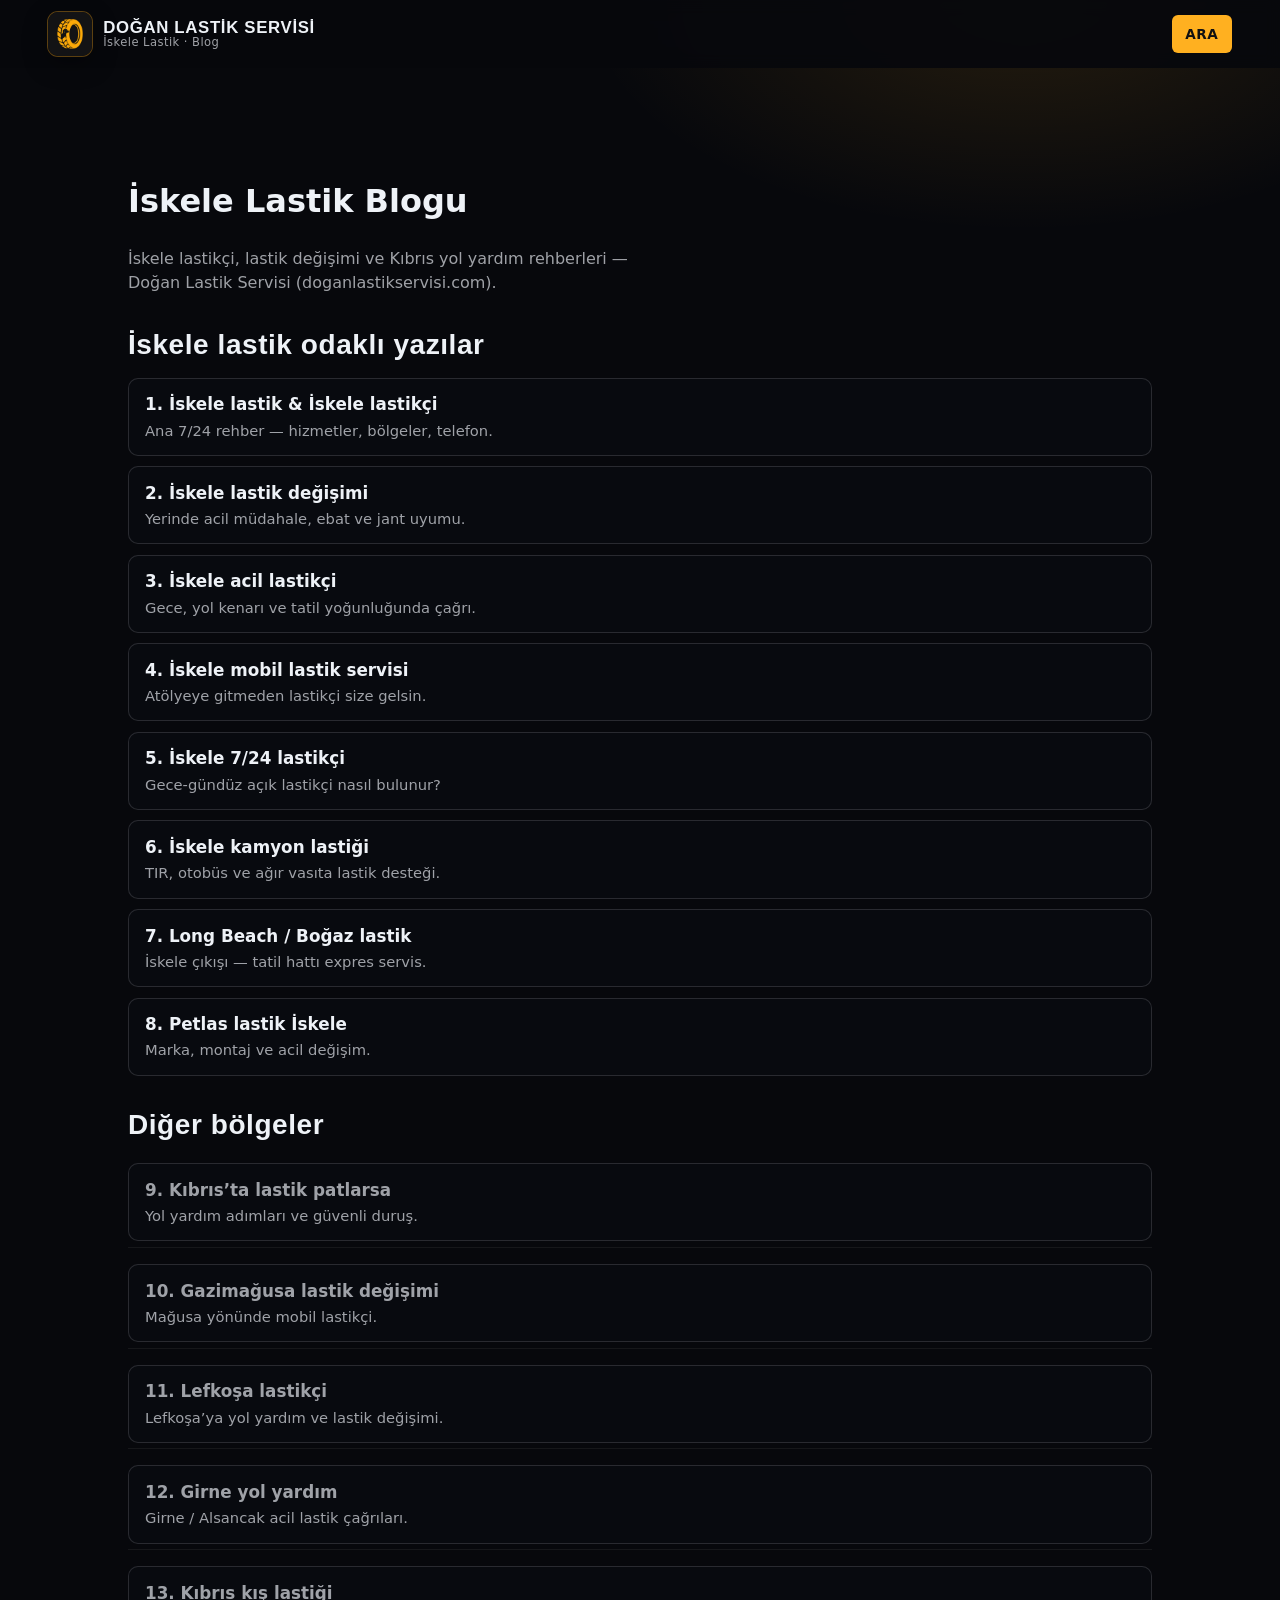
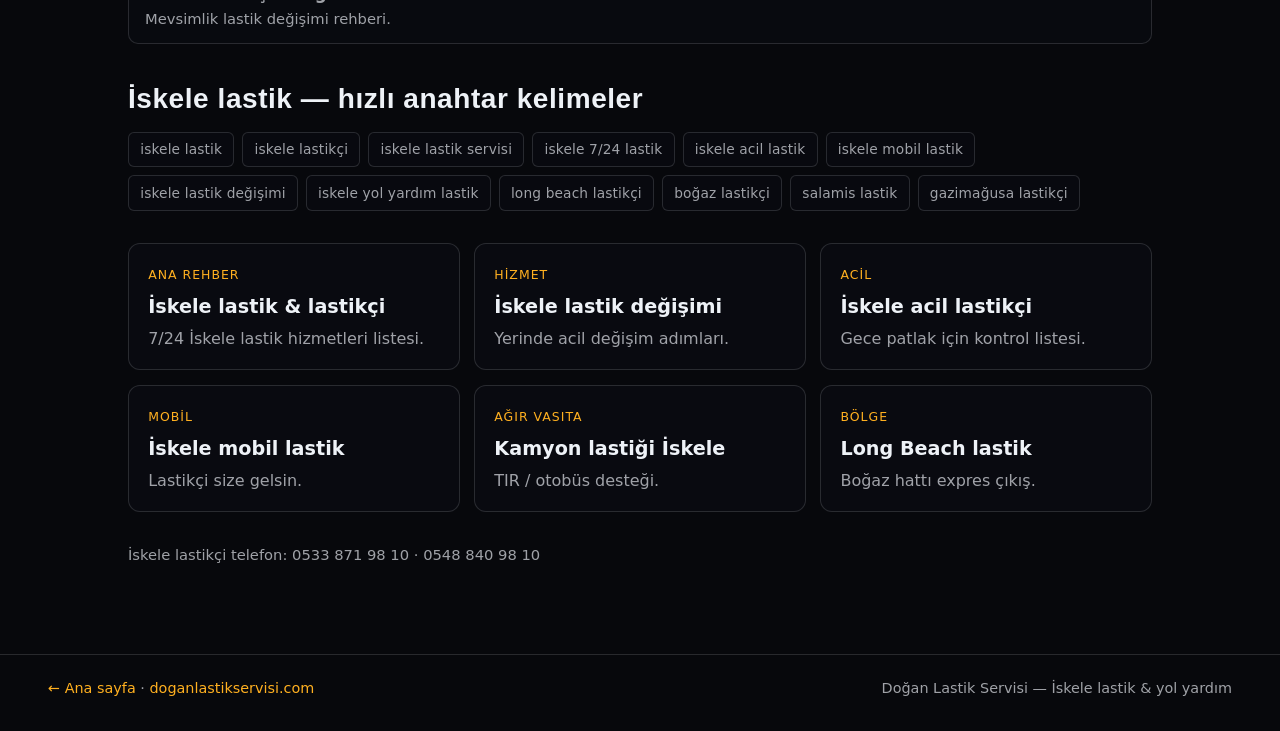
==== commit 1a352bb7: "Instagram logo ikonlarını yenile — PNG + sarı/siyah glyph Header, float ve butonlarda net Instagram " ====
--- a/blog/index.html
+++ b/blog/index.html
@@ -10,7 +10,7 @@
   <link rel="canonical" href="https://doganlastikservisi.com/blog/" />
   <meta property="og:title" content="İskele Lastik Blogu | Doğan Lastik Servisi" />
   <meta property="og:url" content="https://doganlastikservisi.com/blog/" />
-  <link rel="stylesheet" href="/styles.css?v=seoisk2" />
+  <link rel="stylesheet" href="/styles.css?v=igicon1" />
 </head>
 <body class="page-inner">
   <header class="site-header">
--- a/styles.css
+++ b/styles.css
@@ -337,18 +337,20 @@
   display: inline-flex !important;
   align-items: center;
   justify-content: center;
-  width: 2.6rem;
-  height: 2.6rem;
+  width: 2.7rem;
+  height: 2.7rem;
   padding: 0 !important;
   border: 2px solid #111 !important;
-  border-radius: 10px;
+  border-radius: 12px;
   overflow: hidden;
   background: #ffb020 !important;
   color: #111 !important;
   box-shadow: none !important;
-}
-
-.header-ig img {
+  flex-shrink: 0;
+}
+
+.header-ig img,
+.header-ig .ig-icon {
   width: 100%;
   height: 100%;
   object-fit: cover;
@@ -362,9 +364,22 @@
 }
 
 .btn-ig {
+  display: inline-flex !important;
+  align-items: center;
+  justify-content: center;
+  gap: 0.45rem;
   background: #ffb020 !important;
   color: #111 !important;
   border: 2px solid #111 !important;
+}
+
+.btn-ig .ig-icon,
+.btn-ig img.ig-icon {
+  width: 1.15rem;
+  height: 1.15rem;
+  flex-shrink: 0;
+  display: block;
+  object-fit: contain;
 }
 
 .btn-ig:hover {
@@ -752,14 +767,15 @@
   display: inline-flex;
   align-items: center;
   justify-content: center;
-  width: 3.25rem;
-  height: 3.25rem;
+  width: 3.35rem;
+  height: 3.35rem;
   padding: 0;
-  border-radius: 12px;
+  border-radius: 14px;
   background: #ffb020 !important;
   overflow: hidden;
   box-shadow: 0 10px 28px rgba(0, 0, 0, 0.4), 0 0 0 2px #111;
   transition: transform 0.2s ease, filter 0.2s ease;
+  flex-shrink: 0;
 }
 
 .ig-float img {
@@ -1205,16 +1221,6 @@
     grid-template-columns: 1fr 1fr;
     gap: 2rem;
   }
-
-  .blog-grid {
-    grid-template-columns: repeat(2, 1fr);
-  }
-}
-
-@media (min-width: 1100px) {
-  .blog-grid {
-    grid-template-columns: repeat(3, 1fr);
-  }
 }
 
 .seo-block .blog-list-title {
@@ -1338,6 +1344,12 @@
   }
 
   .why-grid {
+    grid-template-columns: repeat(3, 1fr);
+  }
+}
+
+@media (min-width: 1100px) {
+  .blog-grid {
     grid-template-columns: repeat(3, 1fr);
   }
 }
